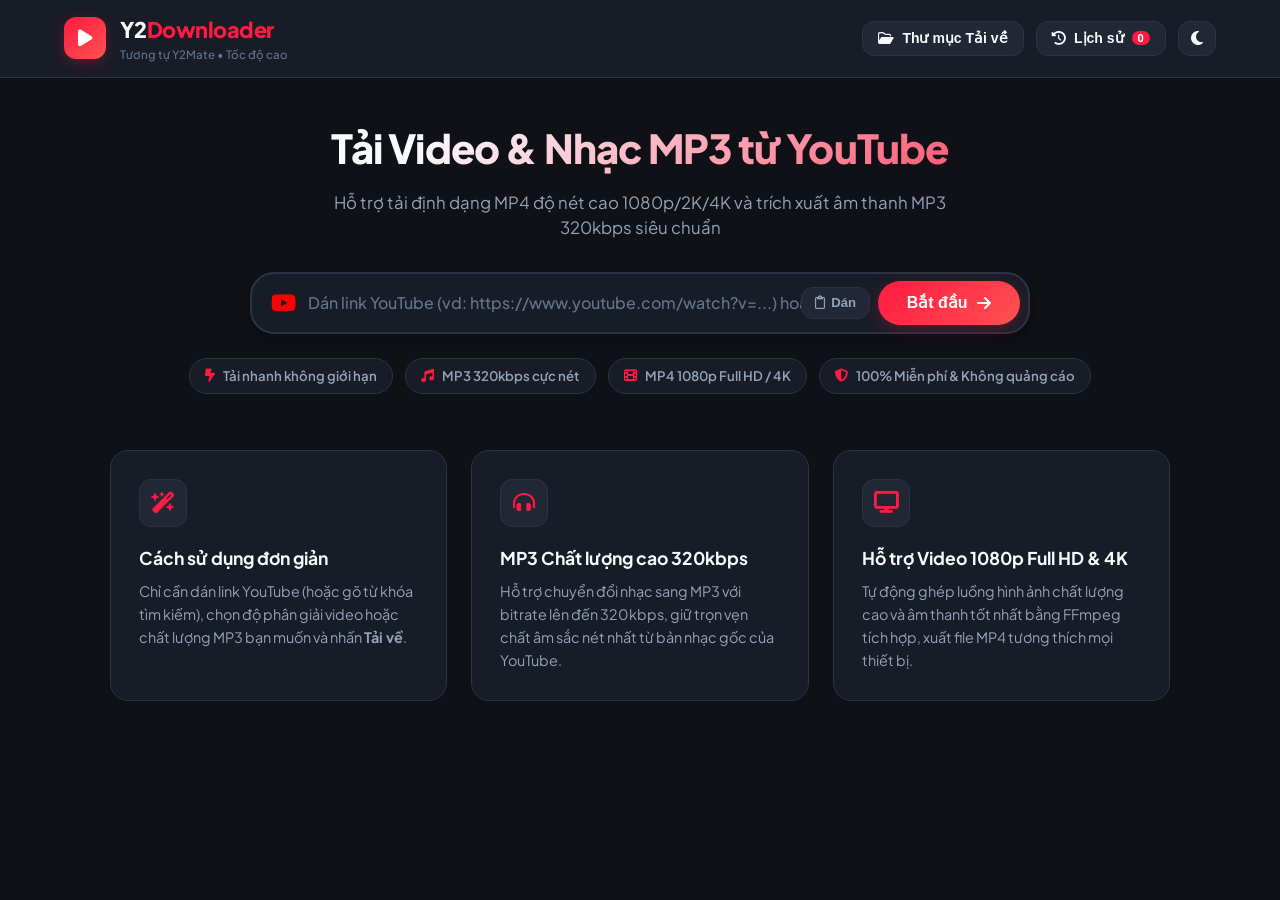
==== templates/index.html @ c3034014 "Initial commit: YouTube video and audio downloader" ====
<!DOCTYPE html>
<html lang="vi">
<head>
    <meta charset="UTF-8">
    <meta name="viewport" content="width=device-width, initial-scale=1.0">
    <title>Y2Downloader - Tải Video & Nhạc MP3 YouTube Miễn Phí</title>
    <!-- Fonts -->
    <link rel="preconnect" href="https://fonts.googleapis.com">
    <link rel="preconnect" href="https://fonts.gstatic.com" crossorigin>
    <link href="https://fonts.googleapis.com/css2?family=Plus+Jakarta+Sans:wght@400;500;600;700;800&display=swap" rel="stylesheet">
    <!-- FontAwesome for icons -->
    <link rel="stylesheet" href="https://cdnjs.cloudflare.com/ajax/libs/font-awesome/6.4.0/css/all.min.css">
    <!-- Custom CSS -->
    <link rel="stylesheet" href="/static/css/style.css">
</head>
<body class="theme-dark">
    <!-- Navbar -->
    <header class="navbar">
        <div class="nav-container">
            <div class="brand" id="brandLogo">
                <div class="brand-icon">
                    <i class="fa-solid fa-play"></i>
                </div>
                <div class="brand-text">
                    <span class="brand-name">Y2<span class="brand-highlight">Downloader</span></span>
                    <span class="brand-tag">Tương tự Y2Mate • Tốc độ cao</span>
                </div>
            </div>

            <div class="nav-actions">
                <button class="nav-btn" id="btnOpenFolder" title="Mở thư mục chứa file đã tải trên máy">
                    <i class="fa-regular fa-folder-open"></i>
                    <span>Thư mục Tải về</span>
                </button>
                <button class="nav-btn" id="btnToggleHistory" title="Xem danh sách file đã tải">
                    <i class="fa-solid fa-clock-rotate-left"></i>
                    <span>Lịch sử</span>
                    <span class="history-badge" id="historyCount">0</span>
                </button>
                <button class="nav-btn theme-toggle" id="btnThemeToggle" title="Đổi giao diện Sáng / Tối">
                    <i class="fa-solid fa-moon" id="themeIcon"></i>
                </button>
            </div>
        </div>
    </header>

    <!-- Main Container -->
    <main class="main-content">
        <!-- Hero Section -->
        <section class="hero-section">
            <h1 class="hero-title">Tải Video & Nhạc MP3 từ YouTube</h1>
            <p class="hero-subtitle">Hỗ trợ tải định dạng MP4 độ nét cao 1080p/2K/4K và trích xuất âm thanh MP3 320kbps siêu chuẩn</p>

            <!-- Search / URL Box -->
            <div class="search-box-wrapper">
                <div class="search-box" id="searchBoxContainer">
                    <div class="input-icon">
                        <i class="fa-brands fa-youtube"></i>
                    </div>
                    <input 
                        type="text" 
                        id="urlInput" 
                        placeholder="Dán link YouTube (vd: https://www.youtube.com/watch?v=...) hoặc gõ tên bài hát..." 
                        autocomplete="off"
                        spellcheck="false"
                    >
                    <button class="input-btn btn-paste" id="btnPaste" title="Dán liên kết từ bộ nhớ tạm">
                        <i class="fa-regular fa-clipboard"></i>
                        <span>Dán</span>
                    </button>
                    <button class="input-btn btn-clear hidden" id="btnClear" title="Xóa nội dung">
                        <i class="fa-solid fa-xmark"></i>
                    </button>
                    <button class="btn-start" id="btnStart">
                        <span class="btn-text">Bắt đầu</span>
                        <i class="fa-solid fa-arrow-right"></i>
                        <span class="spinner hidden" id="btnSpinner"></span>
                    </button>
                </div>
            </div>

            <!-- Feature Badges -->
            <div class="feature-badges">
                <div class="badge-item">
                    <i class="fa-solid fa-bolt-lightning"></i>
                    <span>Tải nhanh không giới hạn</span>
                </div>
                <div class="badge-item">
                    <i class="fa-solid fa-music"></i>
                    <span>MP3 320kbps cực nét</span>
                </div>
                <div class="badge-item">
                    <i class="fa-solid fa-film"></i>
                    <span>MP4 1080p Full HD / 4K</span>
                </div>
                <div class="badge-item">
                    <i class="fa-solid fa-shield-halved"></i>
                    <span>100% Miễn phí & Không quảng cáo</span>
                </div>
            </div>
        </section>

        <!-- Loading State Indicator -->
        <section class="loading-state hidden" id="loadingState">
            <div class="spinner-large"></div>
            <p class="loading-text" id="loadingText">Đang phân tích định dạng và dữ liệu YouTube...</p>
        </section>

        <!-- Search Results Grid (when user searches by keyword) -->
        <section class="search-results-section hidden" id="searchResultsSection">
            <div class="section-header">
                <h2><i class="fa-solid fa-magnifying-glass"></i> Kết quả tìm kiếm cho: <span id="searchQueryTerm" class="term-highlight"></span></h2>
                <button class="btn-back-search" id="btnCloseSearchResults"><i class="fa-solid fa-xmark"></i> Đóng</button>
            </div>
            <div class="results-grid" id="resultsGrid">
                <!-- Search items dynamically injected here -->
            </div>
        </section>

        <!-- Video Info & Download Options Card -->
        <section class="video-info-section hidden" id="videoInfoSection">
            <div class="video-card">
                <!-- Video Left Preview -->
                <div class="video-preview-col">
                    <div class="thumbnail-container">
                        <img id="videoThumb" src="" alt="Thumbnail video">
                        <span class="duration-badge" id="videoDuration">00:00</span>
                    </div>
                    <div class="video-meta-tags">
                        <div class="meta-item">
                            <i class="fa-regular fa-user"></i>
                            <span id="videoUploader">Kênh</span>
                        </div>
                        <div class="meta-item">
                            <i class="fa-regular fa-eye"></i>
                            <span id="videoViews">0 lượt xem</span>
                        </div>
                        <div class="meta-item">
                            <i class="fa-regular fa-calendar"></i>
                            <span id="videoDate">N/A</span>
                        </div>
                    </div>
                    <a id="videoOriginalLink" href="#" target="_blank" rel="noopener noreferrer" class="link-youtube-original">
                        <i class="fa-brands fa-youtube"></i> Xem trực tiếp trên YouTube
                    </a>
                </div>

                <!-- Video Right Options (Tabs) -->
                <div class="video-options-col">
                    <h2 class="video-title" id="videoTitle">Tiêu đề video</h2>

                    <!-- Tabs Switcher -->
                    <div class="tabs-header">
                        <button class="tab-btn active" data-tab="tabVideo">
                            <i class="fa-solid fa-video"></i>
                            <span>Video (MP4)</span>
                        </button>
                        <button class="tab-btn" data-tab="tabAudio">
                            <i class="fa-solid fa-music"></i>
                            <span>Âm thanh (MP3)</span>
                        </button>
                        <button class="tab-btn" data-tab="tabOriginalAudio">
                            <i class="fa-solid fa-headphones"></i>
                            <span>Audio Gốc (M4A)</span>
                        </button>
                    </div>

                    <!-- Tab Panels -->
                    <div class="tab-content">
                        <!-- Panel: Video (MP4) -->
                        <div class="tab-panel active" id="tabVideo">
                            <div class="table-responsive">
                                <table class="options-table">
                                    <thead>
                                        <tr>
                                            <th>Độ phân giải</th>
                                            <th>Định dạng</th>
                                            <th>Dung lượng</th>
                                            <th>Hành động</th>
                                        </tr>
                                    </thead>
                                    <tbody id="videoFormatRows">
                                        <!-- Dynamically generated rows -->
                                    </tbody>
                                </table>
                            </div>
                        </div>

                        <!-- Panel: Audio (MP3) -->
                        <div class="tab-panel" id="tabAudio">
                            <div class="table-responsive">
                                <table class="options-table">
                                    <thead>
                                        <tr>
                                            <th>Chất lượng MP3</th>
                                            <th>Định dạng</th>
                                            <th>Dung lượng</th>
                                            <th>Hành động</th>
                                        </tr>
                                    </thead>
                                    <tbody id="audioFormatRows">
                                        <!-- Dynamically generated rows -->
                                    </tbody>
                                </table>
                            </div>
                        </div>

                        <!-- Panel: Audio Gốc (M4A) -->
                        <div class="tab-panel" id="tabOriginalAudio">
                            <div class="table-responsive">
                                <table class="options-table">
                                    <thead>
                                        <tr>
                                            <th>Định dạng</th>
                                            <th>Chất lượng</th>
                                            <th>Dung lượng</th>
                                            <th>Hành động</th>
                                        </tr>
                                    </thead>
                                    <tbody id="originalAudioFormatRows">
                                        <!-- Dynamically generated rows -->
                                    </tbody>
                                </table>
                            </div>
                        </div>
                    </div>
                </div>
            </div>
        </section>

        <!-- Download History Section -->
        <section class="history-section hidden" id="historySection">
            <div class="history-card">
                <div class="history-header">
                    <h2><i class="fa-solid fa-folder-closed"></i> Tệp tin đã tải về (<span id="historyFilesTotal">0</span>)</h2>
                    <div class="history-actions">
                        <button class="btn-secondary" id="btnRefreshHistory">
                            <i class="fa-solid fa-rotate-right"></i> Làm mới
                        </button>
                        <button class="btn-primary-small" id="btnOpenFolderFromHistory">
                            <i class="fa-regular fa-folder-open"></i> Mở thư mục chứa
                        </button>
                    </div>
                </div>
                <div class="history-list" id="historyList">
                    <!-- History items injected here -->
                </div>
            </div>
        </section>

        <!-- Feature Guide & FAQ (y2mate style) -->
        <section class="info-guide-section">
            <div class="guide-grid">
                <div class="guide-card">
                    <div class="guide-icon"><i class="fa-solid fa-wand-magic-sparkles"></i></div>
                    <h3>Cách sử dụng đơn giản</h3>
                    <p>Chỉ cần dán link YouTube (hoặc gõ từ khóa tìm kiếm), chọn độ phân giải video hoặc chất lượng MP3 bạn muốn và nhấn <strong>Tải về</strong>.</p>
                </div>
                <div class="guide-card">
                    <div class="guide-icon"><i class="fa-solid fa-headphones-simple"></i></div>
                    <h3>MP3 Chất lượng cao 320kbps</h3>
                    <p>Hỗ trợ chuyển đổi nhạc sang MP3 với bitrate lên đến 320kbps, giữ trọn vẹn chất âm sắc nét nhất từ bản nhạc gốc của YouTube.</p>
                </div>
                <div class="guide-card">
                    <div class="guide-icon"><i class="fa-solid fa-display"></i></div>
                    <h3>Hỗ trợ Video 1080p Full HD & 4K</h3>
                    <p>Tự động ghép luồng hình ảnh chất lượng cao và âm thanh tốt nhất bằng FFmpeg tích hợp, xuất file MP4 tương thích mọi thiết bị.</p>
                </div>
            </div>
        </section>
    </main>

    <!-- Download Progress Modal -->
    <div class="modal-backdrop hidden" id="downloadModal">
        <div class="modal-box">
            <div class="modal-header">
                <div class="modal-title-wrap">
                    <span class="modal-badge" id="modalFormatBadge">MP4 1080p</span>
                    <h3 class="modal-title" id="modalVideoTitle">Đang tải xuống...</h3>
                </div>
                <button class="modal-close-btn" id="btnCloseModal" title="Đóng cửa sổ">
                    <i class="fa-solid fa-xmark"></i>
                </button>
            </div>

            <div class="modal-body">
                <!-- Status & Progress Visual -->
                <div class="progress-container">
                    <div class="progress-bar-wrap">
                        <div class="progress-bar" id="progressBar" style="width: 0%;"></div>
                    </div>
                    <div class="progress-percentage" id="progressPercentage">0%</div>
                </div>

                <div class="status-message" id="statusMessage">
                    <i class="fa-solid fa-circle-notch fa-spin status-spinner" id="statusSpinner"></i>
                    <span id="statusText">Đang chuẩn bị kết nối...</span>
                </div>

                <!-- Stats details (Speed, ETA, Downloaded) -->
                <div class="download-stats" id="downloadStats">
                    <div class="stat-box">
                        <span class="stat-label">Tốc độ tải</span>
                        <span class="stat-value" id="statSpeed">0 KB/s</span>
                    </div>
                    <div class="stat-box">
                        <span class="stat-label">Đã tải</span>
                        <span class="stat-value" id="statDownloaded">0 B</span>
                    </div>
                    <div class="stat-box">
                        <span class="stat-label">Thời gian còn lại</span>
                        <span class="stat-value" id="statEta">--:--</span>
                    </div>
                </div>

                <!-- Success Actions (shown when completed) -->
                <div class="modal-actions hidden" id="modalActionsSuccess">
                    <a href="#" class="btn-action-primary" id="btnBrowserDownload" download>
                        <i class="fa-solid fa-download"></i> Lưu vào máy (Trình duyệt)
                    </a>
                    <button class="btn-action-secondary" id="btnOpenMediaFile">
                        <i class="fa-solid fa-play"></i> Mở xem file ngay
                    </button>
                    <button class="btn-action-secondary" id="btnOpenFolderModal">
                        <i class="fa-regular fa-folder-open"></i> Thư mục lưu file
                    </button>
                </div>

                <!-- Error Actions (shown when failed) -->
                <div class="modal-actions hidden" id="modalActionsError">
                    <button class="btn-action-primary" id="btnRetryDownload">
                        <i class="fa-solid fa-rotate-right"></i> Thử lại
                    </button>
                </div>
            </div>
        </div>
    </div>

    <!-- Notification Toast -->
    <div class="toast-container" id="toastContainer"></div>

    <!-- Custom JS -->
    <script src="/static/js/app.js"></script>
</body>
</html>
---- static/css/style.css ----
/* ==========================================================================
   Y2Downloader - Stylesheet (Modern Dark / Light Theme)
   ========================================================================== */

:root {
    --primary: #ff1a40;
    --primary-hover: #e00b30;
    --primary-gradient: linear-gradient(135deg, #ff1a40 0%, #ff5252 100%);
    --primary-glow: rgba(255, 26, 64, 0.25);
    
    --success: #10b981;
    --success-hover: #059669;
    --warning: #f59e0b;
    --danger: #ef4444;

    /* Dark Mode Defaults */
    --bg-page: #0f1117;
    --bg-surface: #181c27;
    --bg-surface-elevated: #222736;
    --bg-surface-hover: #293042;
    --border-color: #2c3345;
    --border-color-light: #3b445c;

    --text-primary: #f8fafc;
    --text-secondary: #94a3b8;
    --text-muted: #64748b;
    
    --radius-sm: 8px;
    --radius-md: 12px;
    --radius-lg: 18px;
    --radius-xl: 24px;
    
    --shadow-sm: 0 2px 4px rgba(0,0,0,0.2);
    --shadow-md: 0 4px 14px rgba(0,0,0,0.3);
    --shadow-lg: 0 10px 30px rgba(0,0,0,0.4);
    --transition: all 0.22s ease-in-out;
}

body.theme-light {
    --bg-page: #f1f5f9;
    --bg-surface: #ffffff;
    --bg-surface-elevated: #f8fafc;
    --bg-surface-hover: #edf2f7;
    --border-color: #e2e8f0;
    --border-color-light: #cbd5e1;

    --text-primary: #0f172a;
    --text-secondary: #475569;
    --text-muted: #94a3b8;

    --shadow-sm: 0 2px 4px rgba(0,0,0,0.04);
    --shadow-md: 0 4px 14px rgba(0,0,0,0.08);
    --shadow-lg: 0 10px 30px rgba(0,0,0,0.12);
}

/* Base Styles */
* {
    margin: 0;
    padding: 0;
    box-sizing: border-box;
}

body {
    font-family: 'Plus Jakarta Sans', -apple-system, BlinkMacSystemFont, "Segoe UI", Roboto, Helvetica, Arial, sans-serif;
    background-color: var(--bg-page);
    color: var(--text-primary);
    line-height: 1.5;
    min-height: 100vh;
    transition: background-color 0.3s ease, color 0.3s ease;
    overflow-x: hidden;
}

/* Utilities */
.hidden {
    display: none !important;
}

/* Navbar */
.navbar {
    background-color: var(--bg-surface);
    border-bottom: 1px solid var(--border-color);
    position: sticky;
    top: 0;
    z-index: 100;
    backdrop-filter: blur(12px);
}

.nav-container {
    max-width: 1200px;
    margin: 0 auto;
    padding: 0.85rem 1.5rem;
    display: flex;
    justify-content: space-between;
    align-items: center;
}

.brand {
    display: flex;
    align-items: center;
    gap: 0.85rem;
    cursor: pointer;
    text-decoration: none;
}

.brand-icon {
    width: 42px;
    height: 42px;
    background: var(--primary-gradient);
    border-radius: var(--radius-md);
    display: flex;
    align-items: center;
    justify-content: center;
    color: #ffffff;
    font-size: 1.2rem;
    box-shadow: 0 4px 12px var(--primary-glow);
    transition: var(--transition);
}

.brand:hover .brand-icon {
    transform: scale(1.05);
}

.brand-text {
    display: flex;
    flex-direction: column;
}

.brand-name {
    font-size: 1.35rem;
    font-weight: 800;
    letter-spacing: -0.5px;
    color: var(--text-primary);
}

.brand-highlight {
    color: var(--primary);
}

.brand-tag {
    font-size: 0.72rem;
    color: var(--text-muted);
    font-weight: 500;
}

.nav-actions {
    display: flex;
    align-items: center;
    gap: 0.75rem;
}

.nav-btn {
    background: var(--bg-surface-elevated);
    border: 1px solid var(--border-color);
    color: var(--text-primary);
    padding: 0.55rem 0.95rem;
    border-radius: var(--radius-md);
    font-size: 0.875rem;
    font-weight: 600;
    display: flex;
    align-items: center;
    gap: 0.5rem;
    cursor: pointer;
    transition: var(--transition);
}

.nav-btn:hover {
    background: var(--bg-surface-hover);
    border-color: var(--border-color-light);
    transform: translateY(-1px);
}

.history-badge {
    background: var(--primary);
    color: #ffffff;
    font-size: 0.7rem;
    font-weight: 700;
    padding: 1px 6px;
    border-radius: 999px;
    min-width: 18px;
    text-align: center;
}

.theme-toggle {
    padding: 0.55rem 0.75rem;
    font-size: 1rem;
}

/* Main Content */
.main-content {
    max-width: 1100px;
    margin: 0 auto;
    padding: 2.5rem 1.25rem 4rem;
}

/* Hero Section */
.hero-section {
    text-align: center;
    margin-bottom: 2.5rem;
}

.hero-title {
    font-size: 2.5rem;
    font-weight: 800;
    letter-spacing: -0.8px;
    margin-bottom: 0.75rem;
    background: linear-gradient(135deg, var(--text-primary) 30%, var(--primary) 100%);
    -webkit-background-clip: text;
    -webkit-text-fill-color: transparent;
}

.hero-subtitle {
    font-size: 1.05rem;
    color: var(--text-secondary);
    max-width: 680px;
    margin: 0 auto 2rem;
}

/* Search Box */
.search-box-wrapper {
    max-width: 780px;
    margin: 0 auto 1.5rem;
}

.search-box {
    display: flex;
    align-items: center;
    background: var(--bg-surface);
    border: 2px solid var(--border-color);
    border-radius: var(--radius-xl);
    padding: 0.4rem 0.5rem 0.4rem 1.2rem;
    box-shadow: var(--shadow-md);
    transition: var(--transition);
}

.search-box:focus-within {
    border-color: var(--primary);
    box-shadow: 0 0 0 4px var(--primary-glow);
}

.input-icon {
    color: #ff0000;
    font-size: 1.4rem;
    margin-right: 0.75rem;
    display: flex;
    align-items: center;
}

.search-box input {
    flex: 1;
    background: transparent;
    border: none;
    outline: none;
    color: var(--text-primary);
    font-size: 1rem;
    font-family: inherit;
    font-weight: 500;
    min-width: 0;
}

.search-box input::placeholder {
    color: var(--text-muted);
}

.input-btn {
    background: var(--bg-surface-elevated);
    border: 1px solid var(--border-color);
    color: var(--text-secondary);
    padding: 0.45rem 0.8rem;
    border-radius: var(--radius-md);
    font-size: 0.825rem;
    font-weight: 600;
    cursor: pointer;
    display: flex;
    align-items: center;
    gap: 0.4rem;
    margin-right: 0.5rem;
    transition: var(--transition);
}

.input-btn:hover {
    background: var(--bg-surface-hover);
    color: var(--text-primary);
}

.btn-clear {
    padding: 0.45rem 0.65rem;
    border-radius: 50%;
}

.btn-start {
    background: var(--primary-gradient);
    border: none;
    color: #ffffff;
    font-weight: 700;
    font-size: 1rem;
    padding: 0.8rem 1.8rem;
    border-radius: var(--radius-xl);
    cursor: pointer;
    display: flex;
    align-items: center;
    gap: 0.6rem;
    box-shadow: 0 4px 15px var(--primary-glow);
    transition: var(--transition);
}

.btn-start:hover {
    transform: translateY(-2px);
    box-shadow: 0 6px 20px var(--primary-glow);
}

.btn-start:active {
    transform: translateY(0);
}

/* Feature Badges */
.feature-badges {
    display: flex;
    flex-wrap: wrap;
    justify-content: center;
    gap: 0.75rem;
    margin-top: 1.5rem;
}

.badge-item {
    background: var(--bg-surface);
    border: 1px solid var(--border-color);
    color: var(--text-secondary);
    font-size: 0.825rem;
    font-weight: 600;
    padding: 0.45rem 0.95rem;
    border-radius: 999px;
    display: flex;
    align-items: center;
    gap: 0.5rem;
}

.badge-item i {
    color: var(--primary);
}

/* Loading State */
.loading-state {
    text-align: center;
    padding: 3rem 1rem;
    background: var(--bg-surface);
    border-radius: var(--radius-lg);
    border: 1px solid var(--border-color);
    margin-bottom: 2.5rem;
}

.spinner-large {
    width: 48px;
    height: 48px;
    border: 4px solid var(--border-color);
    border-top-color: var(--primary);
    border-radius: 50%;
    margin: 0 auto 1.25rem;
    animation: spin 0.85s linear infinite;
}

.loading-text {
    font-size: 1.1rem;
    font-weight: 600;
    color: var(--text-secondary);
}

@keyframes spin {
    to { transform: rotate(360deg); }
}

/* Search Results Grid */
.search-results-section {
    background: var(--bg-surface);
    border: 1px solid var(--border-color);
    border-radius: var(--radius-lg);
    padding: 1.75rem;
    margin-bottom: 2.5rem;
}

.section-header {
    display: flex;
    justify-content: space-between;
    align-items: center;
    margin-bottom: 1.5rem;
    padding-bottom: 1rem;
    border-bottom: 1px solid var(--border-color);
}

.section-header h2 {
    font-size: 1.25rem;
    font-weight: 700;
    display: flex;
    align-items: center;
    gap: 0.5rem;
}

.term-highlight {
    color: var(--primary);
}

.btn-back-search {
    background: var(--bg-surface-elevated);
    border: 1px solid var(--border-color);
    color: var(--text-secondary);
    padding: 0.45rem 0.85rem;
    border-radius: var(--radius-md);
    font-size: 0.85rem;
    font-weight: 600;
    cursor: pointer;
    transition: var(--transition);
}

.btn-back-search:hover {
    color: var(--text-primary);
    border-color: var(--border-color-light);
}

.results-grid {
    display: grid;
    grid-template-columns: repeat(auto-fill, minmax(240px, 1fr));
    gap: 1.25rem;
}

.search-item-card {
    background: var(--bg-surface-elevated);
    border: 1px solid var(--border-color);
    border-radius: var(--radius-md);
    overflow: hidden;
    cursor: pointer;
    transition: var(--transition);
    display: flex;
    flex-direction: column;
}

.search-item-card:hover {
    transform: translateY(-4px);
    border-color: var(--primary);
    box-shadow: var(--shadow-md);
}

.search-thumb-wrap {
    position: relative;
    width: 100%;
    aspect-ratio: 16 / 9;
    background: #000;
    overflow: hidden;
}

.search-thumb-wrap img {
    width: 100%;
    height: 100%;
    object-fit: cover;
    transition: transform 0.3s ease;
}

.search-item-card:hover .search-thumb-wrap img {
    transform: scale(1.05);
}

.search-thumb-wrap .duration-badge {
    position: absolute;
    bottom: 8px;
    right: 8px;
    background: rgba(0,0,0,0.85);
    color: #fff;
    font-size: 0.72rem;
    font-weight: 700;
    padding: 2px 6px;
    border-radius: 4px;
}

.search-item-body {
    padding: 0.85rem;
    display: flex;
    flex-direction: column;
    flex: 1;
}

.search-item-title {
    font-size: 0.9rem;
    font-weight: 700;
    line-height: 1.35;
    color: var(--text-primary);
    margin-bottom: 0.4rem;
    display: -webkit-box;
    -webkit-line-clamp: 2;
    -webkit-box-orient: vertical;
    overflow: hidden;
}

.search-item-channel {
    font-size: 0.78rem;
    color: var(--text-secondary);
    margin-bottom: 0.75rem;
}

.search-item-btn {
    margin-top: auto;
    background: var(--primary-gradient);
    border: none;
    color: #fff;
    font-size: 0.8rem;
    font-weight: 700;
    padding: 0.5rem;
    border-radius: var(--radius-sm);
    text-align: center;
    display: flex;
    align-items: center;
    justify-content: center;
    gap: 0.4rem;
}

/* Video Info Card */
.video-info-section {
    margin-bottom: 2.5rem;
}

.video-card {
    background: var(--bg-surface);
    border: 1px solid var(--border-color);
    border-radius: var(--radius-lg);
    box-shadow: var(--shadow-md);
    display: grid;
    grid-template-columns: 320px 1fr;
    gap: 2rem;
    padding: 1.75rem;
}

@media (max-width: 900px) {
    .video-card {
        grid-template-columns: 1fr;
    }
}

.video-preview-col {
    display: flex;
    flex-direction: column;
}

.thumbnail-container {
    position: relative;
    border-radius: var(--radius-md);
    overflow: hidden;
    background: #000;
    aspect-ratio: 16 / 9;
    box-shadow: var(--shadow-sm);
    margin-bottom: 1rem;
}

.thumbnail-container img {
    width: 100%;
    height: 100%;
    object-fit: cover;
}

.thumbnail-container .duration-badge {
    position: absolute;
    bottom: 8px;
    right: 8px;
    background: rgba(0,0,0,0.85);
    color: #fff;
    font-size: 0.78rem;
    font-weight: 700;
    padding: 2px 8px;
    border-radius: 4px;
}

.video-meta-tags {
    display: flex;
    flex-direction: column;
    gap: 0.5rem;
    margin-bottom: 1.25rem;
}

.meta-item {
    font-size: 0.85rem;
    color: var(--text-secondary);
    display: flex;
    align-items: center;
    gap: 0.6rem;
}

.meta-item i {
    color: var(--primary);
    width: 16px;
    text-align: center;
}

.link-youtube-original {
    color: var(--primary);
    font-size: 0.85rem;
    font-weight: 600;
    text-decoration: none;
    display: inline-flex;
    align-items: center;
    gap: 0.5rem;
    padding: 0.55rem 0.85rem;
    background: var(--bg-surface-elevated);
    border: 1px solid var(--border-color);
    border-radius: var(--radius-sm);
    transition: var(--transition);
}

.link-youtube-original:hover {
    background: var(--bg-surface-hover);
}

.video-options-col {
    display: flex;
    flex-direction: column;
}

.video-title {
    font-size: 1.35rem;
    font-weight: 800;
    line-height: 1.35;
    margin-bottom: 1.25rem;
    color: var(--text-primary);
}

/* Tabs Header */
.tabs-header {
    display: flex;
    gap: 0.5rem;
    border-bottom: 2px solid var(--border-color);
    margin-bottom: 1.25rem;
}

.tab-btn {
    background: transparent;
    border: none;
    border-bottom: 2px solid transparent;
    margin-bottom: -2px;
    color: var(--text-secondary);
    font-size: 0.95rem;
    font-weight: 700;
    padding: 0.75rem 1.25rem;
    cursor: pointer;
    display: flex;
    align-items: center;
    gap: 0.5rem;
    transition: var(--transition);
}

.tab-btn:hover {
    color: var(--text-primary);
}

.tab-btn.active {
    color: var(--primary);
    border-bottom-color: var(--primary);
}

/* Tab Panels & Table */
.tab-panel {
    display: none;
}

.tab-panel.active {
    display: block;
}

.table-responsive {
    overflow-x: auto;
}

.options-table {
    width: 100%;
    border-collapse: collapse;
    text-align: left;
}

.options-table th {
    font-size: 0.825rem;
    font-weight: 700;
    text-transform: uppercase;
    letter-spacing: 0.5px;
    color: var(--text-muted);
    padding: 0.75rem 1rem;
    border-bottom: 1px solid var(--border-color);
}

.options-table td {
    padding: 0.85rem 1rem;
    border-bottom: 1px solid var(--border-color);
    font-size: 0.925rem;
    color: var(--text-primary);
}

.options-table tr:hover td {
    background-color: var(--bg-surface-elevated);
}

.res-tag {
    display: inline-flex;
    align-items: center;
    gap: 0.4rem;
    font-weight: 700;
}

.badge-hd {
    background: #e11d48;
    color: #fff;
    font-size: 0.68rem;
    font-weight: 800;
    padding: 2px 6px;
    border-radius: 4px;
}

.badge-4k {
    background: #8b5cf6;
    color: #fff;
    font-size: 0.68rem;
    font-weight: 800;
    padding: 2px 6px;
    border-radius: 4px;
}

.badge-hq {
    background: #0ea5e9;
    color: #fff;
    font-size: 0.68rem;
    font-weight: 800;
    padding: 2px 6px;
    border-radius: 4px;
}

.badge-format {
    background: var(--bg-surface-elevated);
    border: 1px solid var(--border-color);
    padding: 3px 8px;
    border-radius: 4px;
    font-size: 0.8rem;
    font-weight: 700;
    color: var(--text-secondary);
}

.size-text {
    font-weight: 600;
    color: var(--text-secondary);
}

.btn-download-action {
    background: var(--primary-gradient);
    border: none;
    color: #ffffff;
    font-size: 0.875rem;
    font-weight: 700;
    padding: 0.55rem 1.2rem;
    border-radius: var(--radius-md);
    cursor: pointer;
    display: inline-flex;
    align-items: center;
    gap: 0.5rem;
    box-shadow: 0 2px 8px var(--primary-glow);
    transition: var(--transition);
}

.btn-download-action:hover {
    transform: translateY(-1px);
    box-shadow: 0 4px 14px var(--primary-glow);
}

/* History Section */
.history-section {
    margin-bottom: 2.5rem;
}

.history-card {
    background: var(--bg-surface);
    border: 1px solid var(--border-color);
    border-radius: var(--radius-lg);
    padding: 1.75rem;
    box-shadow: var(--shadow-md);
}

.history-header {
    display: flex;
    justify-content: space-between;
    align-items: center;
    margin-bottom: 1.25rem;
    padding-bottom: 0.85rem;
    border-bottom: 1px solid var(--border-color);
}

.history-header h2 {
    font-size: 1.25rem;
    font-weight: 700;
    display: flex;
    align-items: center;
    gap: 0.5rem;
}

.history-actions {
    display: flex;
    gap: 0.5rem;
}

.btn-secondary {
    background: var(--bg-surface-elevated);
    border: 1px solid var(--border-color);
    color: var(--text-primary);
    padding: 0.45rem 0.85rem;
    border-radius: var(--radius-md);
    font-size: 0.85rem;
    font-weight: 600;
    cursor: pointer;
    transition: var(--transition);
}

.btn-secondary:hover {
    background: var(--bg-surface-hover);
}

.btn-primary-small {
    background: var(--primary);
    border: none;
    color: #fff;
    padding: 0.45rem 0.85rem;
    border-radius: var(--radius-md);
    font-size: 0.85rem;
    font-weight: 600;
    cursor: pointer;
    transition: var(--transition);
}

.btn-primary-small:hover {
    background: var(--primary-hover);
}

.history-list {
    display: flex;
    flex-direction: column;
    gap: 0.75rem;
}

.history-item {
    background: var(--bg-surface-elevated);
    border: 1px solid var(--border-color);
    border-radius: var(--radius-md);
    padding: 0.85rem 1.15rem;
    display: flex;
    align-items: center;
    justify-content: space-between;
    gap: 1rem;
    transition: var(--transition);
}

.history-item:hover {
    border-color: var(--border-color-light);
}

.history-item-left {
    display: flex;
    align-items: center;
    gap: 0.85rem;
    min-width: 0;
}

.file-type-icon {
    width: 38px;
    height: 38px;
    border-radius: var(--radius-sm);
    display: flex;
    align-items: center;
    justify-content: center;
    font-size: 1.1rem;
    flex-shrink: 0;
}

.file-type-icon.icon-audio {
    background: rgba(14, 165, 233, 0.15);
    color: #0ea5e9;
}

.file-type-icon.icon-video {
    background: rgba(239, 68, 68, 0.15);
    color: #ef4444;
}

.history-item-info {
    min-width: 0;
}

.history-item-name {
    font-size: 0.925rem;
    font-weight: 700;
    color: var(--text-primary);
    white-space: nowrap;
    overflow: hidden;
    text-overflow: ellipsis;
}

.history-item-meta {
    font-size: 0.78rem;
    color: var(--text-muted);
}

.history-item-actions {
    display: flex;
    align-items: center;
    gap: 0.5rem;
    flex-shrink: 0;
}

.btn-icon-action {
    background: var(--bg-surface);
    border: 1px solid var(--border-color);
    color: var(--text-secondary);
    width: 34px;
    height: 34px;
    border-radius: var(--radius-sm);
    display: flex;
    align-items: center;
    justify-content: center;
    font-size: 0.85rem;
    cursor: pointer;
    transition: var(--transition);
    text-decoration: none;
}

.btn-icon-action:hover {
    color: var(--text-primary);
    border-color: var(--border-color-light);
}

.btn-icon-action.btn-delete:hover {
    color: var(--danger);
    border-color: var(--danger);
}

.history-empty {
    text-align: center;
    padding: 2.5rem 1rem;
    color: var(--text-muted);
    font-size: 0.95rem;
}

/* Feature Guide */
.info-guide-section {
    margin-top: 3.5rem;
}

.guide-grid {
    display: grid;
    grid-template-columns: repeat(auto-fit, minmax(300px, 1fr));
    gap: 1.5rem;
}

.guide-card {
    background: var(--bg-surface);
    border: 1px solid var(--border-color);
    border-radius: var(--radius-lg);
    padding: 1.75rem;
    transition: var(--transition);
}

.guide-card:hover {
    border-color: var(--border-color-light);
    transform: translateY(-2px);
}

.guide-icon {
    width: 48px;
    height: 48px;
    background: var(--bg-surface-elevated);
    border: 1px solid var(--border-color);
    border-radius: var(--radius-md);
    display: flex;
    align-items: center;
    justify-content: center;
    color: var(--primary);
    font-size: 1.35rem;
    margin-bottom: 1.15rem;
}

.guide-card h3 {
    font-size: 1.1rem;
    font-weight: 700;
    margin-bottom: 0.5rem;
    color: var(--text-primary);
}

.guide-card p {
    font-size: 0.9rem;
    color: var(--text-secondary);
    line-height: 1.6;
}

/* Modal Popup */
.modal-backdrop {
    position: fixed;
    top: 0;
    left: 0;
    width: 100vw;
    height: 100vh;
    background: rgba(0, 0, 0, 0.7);
    backdrop-filter: blur(8px);
    display: flex;
    align-items: center;
    justify-content: center;
    z-index: 999;
    padding: 1rem;
}

.modal-box {
    background: var(--bg-surface);
    border: 1px solid var(--border-color);
    border-radius: var(--radius-xl);
    width: 100%;
    max-width: 540px;
    box-shadow: var(--shadow-lg);
    overflow: hidden;
    animation: modalIn 0.25s cubic-bezier(0.16, 1, 0.3, 1);
}

@keyframes modalIn {
    from {
        opacity: 0;
        transform: scale(0.92) translateY(15px);
    }
    to {
        opacity: 1;
        transform: scale(1) translateY(0);
    }
}

.modal-header {
    padding: 1.25rem 1.5rem;
    border-bottom: 1px solid var(--border-color);
    display: flex;
    justify-content: space-between;
    align-items: flex-start;
    gap: 1rem;
}

.modal-title-wrap {
    min-width: 0;
}

.modal-badge {
    display: inline-block;
    background: var(--primary);
    color: #fff;
    font-size: 0.72rem;
    font-weight: 800;
    padding: 2px 8px;
    border-radius: 4px;
    margin-bottom: 0.4rem;
}

.modal-title {
    font-size: 1.15rem;
    font-weight: 800;
    color: var(--text-primary);
    white-space: nowrap;
    overflow: hidden;
    text-overflow: ellipsis;
}

.modal-close-btn {
    background: transparent;
    border: none;
    color: var(--text-muted);
    font-size: 1.2rem;
    cursor: pointer;
    padding: 0.25rem;
    transition: var(--transition);
}

.modal-close-btn:hover {
    color: var(--text-primary);
}

.modal-body {
    padding: 1.75rem 1.5rem;
}

/* Progress Visual */
.progress-container {
    display: flex;
    align-items: center;
    gap: 1rem;
    margin-bottom: 1.25rem;
}

.progress-bar-wrap {
    flex: 1;
    height: 12px;
    background: var(--bg-surface-elevated);
    border-radius: 999px;
    overflow: hidden;
    border: 1px solid var(--border-color);
}

.progress-bar {
    height: 100%;
    background: var(--primary-gradient);
    border-radius: 999px;
    transition: width 0.3s ease;
}

.progress-percentage {
    font-size: 1.15rem;
    font-weight: 800;
    color: var(--primary);
    min-width: 55px;
    text-align: right;
}

.status-message {
    display: flex;
    align-items: center;
    gap: 0.65rem;
    font-size: 0.95rem;
    font-weight: 600;
    color: var(--text-secondary);
    margin-bottom: 1.5rem;
}

.status-spinner {
    color: var(--primary);
}

.download-stats {
    display: grid;
    grid-template-columns: repeat(3, 1fr);
    gap: 0.75rem;
    background: var(--bg-surface-elevated);
    border: 1px solid var(--border-color);
    border-radius: var(--radius-md);
    padding: 0.9rem;
    margin-bottom: 1.5rem;
}

.stat-box {
    display: flex;
    flex-direction: column;
    text-align: center;
}

.stat-label {
    font-size: 0.72rem;
    font-weight: 600;
    color: var(--text-muted);
    text-transform: uppercase;
}

.stat-value {
    font-size: 0.95rem;
    font-weight: 700;
    color: var(--text-primary);
    margin-top: 2px;
}

.modal-actions {
    display: flex;
    flex-direction: column;
    gap: 0.75rem;
}

.btn-action-primary {
    background: var(--primary-gradient);
    border: none;
    color: #fff;
    padding: 0.85rem 1.25rem;
    border-radius: var(--radius-md);
    font-size: 1rem;
    font-weight: 700;
    cursor: pointer;
    display: flex;
    align-items: center;
    justify-content: center;
    gap: 0.6rem;
    text-decoration: none;
    box-shadow: 0 4px 15px var(--primary-glow);
    transition: var(--transition);
}

.btn-action-primary:hover {
    transform: translateY(-2px);
    box-shadow: 0 6px 20px var(--primary-glow);
}

.btn-action-secondary {
    background: var(--bg-surface-elevated);
    border: 1px solid var(--border-color);
    color: var(--text-primary);
    padding: 0.75rem 1.25rem;
    border-radius: var(--radius-md);
    font-size: 0.925rem;
    font-weight: 600;
    cursor: pointer;
    display: flex;
    align-items: center;
    justify-content: center;
    gap: 0.5rem;
    transition: var(--transition);
}

.btn-action-secondary:hover {
    background: var(--bg-surface-hover);
    border-color: var(--border-color-light);
}

/* Toast Container */
.toast-container {
    position: fixed;
    bottom: 24px;
    right: 24px;
    z-index: 1000;
    display: flex;
    flex-direction: column;
    gap: 0.75rem;
}

.toast {
    background: var(--bg-surface-elevated);
    border: 1px solid var(--border-color);
    color: var(--text-primary);
    padding: 0.85rem 1.25rem;
    border-radius: var(--radius-md);
    box-shadow: var(--shadow-lg);
    display: flex;
    align-items: center;
    gap: 0.75rem;
    font-size: 0.9rem;
    font-weight: 600;
    animation: toastIn 0.25s ease-out;
}

.toast.toast-error {
    border-left: 4px solid var(--danger);
}

.toast.toast-success {
    border-left: 4px solid var(--success);
}

@keyframes toastIn {
    from {
        opacity: 0;
        transform: translateY(20px);
    }
    to {
        opacity: 1;
        transform: translateY(0);
    }
}

/* Responsive adjustments */
@media (max-width: 640px) {
    .nav-btn span {
        display: none;
    }
    
    .hero-title {
        font-size: 1.85rem;
    }

    .search-box {
        padding: 0.35rem 0.4rem 0.35rem 0.85rem;
    }

    .btn-start {
        padding: 0.65rem 1.15rem;
        font-size: 0.9rem;
    }

    .btn-paste span {
        display: none;
    }

    .download-stats {
        grid-template-columns: 1fr;
        gap: 0.5rem;
    }
}
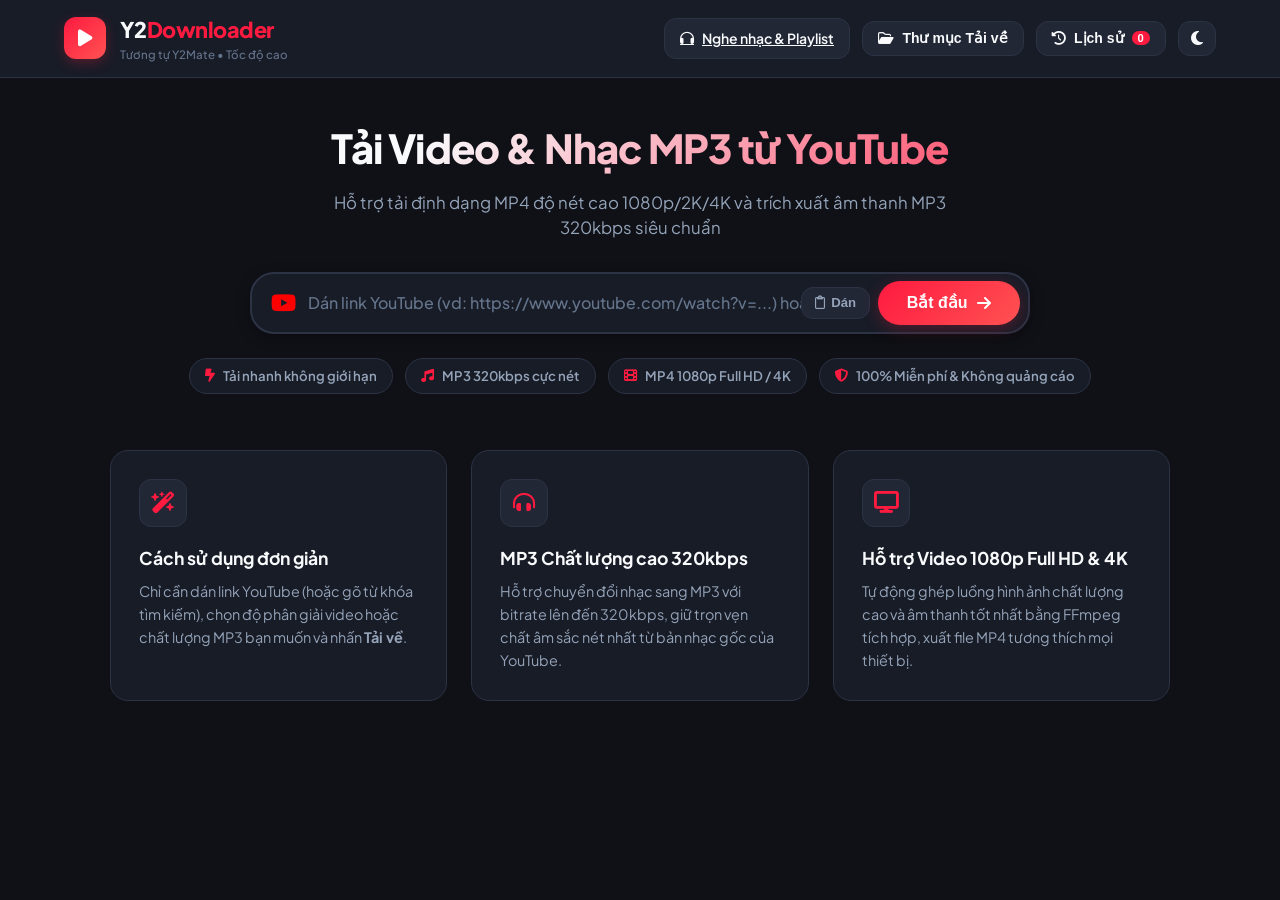
==== commit aef33f8a: "Add music search, persistent playlists and browser playback" ====
--- a/templates/index.html
+++ b/templates/index.html
@@ -28,6 +28,10 @@
             </div>
 
             <div class="nav-actions">
+                <a class="nav-btn" href="/music" title="Tìm nhạc, tạo playlist và nghe nhạc">
+                    <i class="fa-solid fa-headphones"></i>
+                    <span>Nghe nhạc & Playlist</span>
+                </a>
                 <button class="nav-btn" id="btnOpenFolder" title="Mở thư mục chứa file đã tải trên máy">
                     <i class="fa-regular fa-folder-open"></i>
                     <span>Thư mục Tải về</span>
